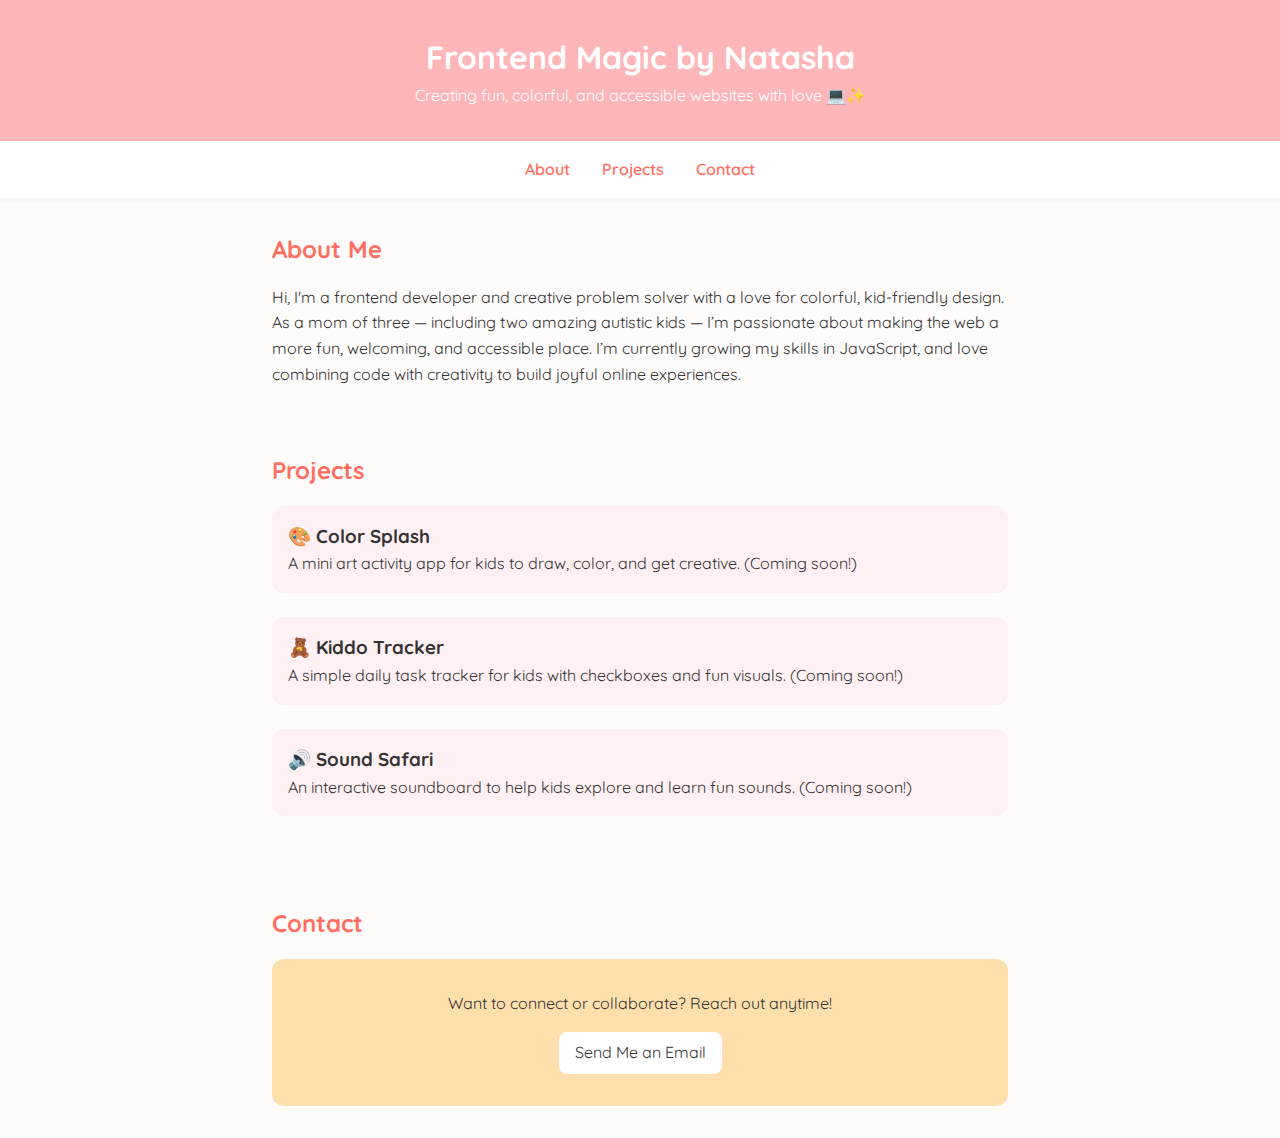
==== index.html @ 66400182 "Add files via upload" ====
<!DOCTYPE html>
<html lang="en">
<head>
  <meta charset="UTF-8" />
  <meta name="viewport" content="width=device-width, initial-scale=1.0" />
  <title>Frontend Magic</title>
  <link href="https://fonts.googleapis.com/css2?family=Quicksand:wght@400;600&display=swap" rel="stylesheet">
  <style>
    * {
      box-sizing: border-box;
      margin: 0;
      padding: 0;
      font-family: 'Quicksand', sans-serif;
    }

    body {
      background: #fefcfb;
      color: #333;
      line-height: 1.6;
    }

    header {
      background: #ffb6b9;
      color: white;
      padding: 2rem;
      text-align: center;
    }

    nav {
      display: flex;
      justify-content: center;
      gap: 2rem;
      background: #fff;
      padding: 1rem;
      box-shadow: 0 2px 4px rgba(0,0,0,0.05);
    }

    nav a {
      color: #ff6f61;
      text-decoration: none;
      font-weight: 600;
    }

    section {
      padding: 2rem;
      max-width: 800px;
      margin: 0 auto;
    }

    h2 {
      color: #ff6f61;
      margin-bottom: 1rem;
    }

    .project {
      background: #fff0f3;
      padding: 1rem;
      margin-bottom: 1.5rem;
      border-radius: 12px;
    }

    .contact {
      background: #ffe0ac;
      padding: 2rem;
      border-radius: 12px;
      text-align: center;
    }

    .contact a {
      display: inline-block;
      margin-top: 1rem;
      color: #333;
      text-decoration: none;
      background: #fff;
      padding: 0.5rem 1rem;
      border-radius: 8px;
    }
  </style>
</head>
<body>
  <header>
    <h1>Frontend Magic by Natasha</h1>
    <p>Creating fun, colorful, and accessible websites with love 💻✨</p>
  </header>

  <nav>
    <a href="#about">About</a>
    <a href="#projects">Projects</a>
    <a href="#contact">Contact</a>
  </nav>

  <section id="about">
    <h2>About Me</h2>
    <p>Hi, I'm a frontend developer and creative problem solver with a love for colorful, kid-friendly design. As a mom of three — including two amazing autistic kids — I’m passionate about making the web a more fun, welcoming, and accessible place. I’m currently growing my skills in JavaScript, and love combining code with creativity to build joyful online experiences.</p>
  </section>

  <section id="projects">
    <h2>Projects</h2>
    <div class="project">
      <h3>🎨 Color Splash</h3>
      <p>A mini art activity app for kids to draw, color, and get creative. (Coming soon!)</p>
    </div>
    <div class="project">
      <h3>🧸 Kiddo Tracker</h3>
      <p>A simple daily task tracker for kids with checkboxes and fun visuals. (Coming soon!)</p>
    </div>
    <div class="project">
      <h3>🔊 Sound Safari</h3>
      <p>An interactive soundboard to help kids explore and learn fun sounds. (Coming soon!)</p>
    </div>
  </section>

  <section id="contact">
    <h2>Contact</h2>
    <div class="contact">
      <p>Want to connect or collaborate? Reach out anytime!</p>
      <a href="NatashaR.codes@gmail.com">Send Me an Email</a>
    </div>
  </section>
</body>
</html>
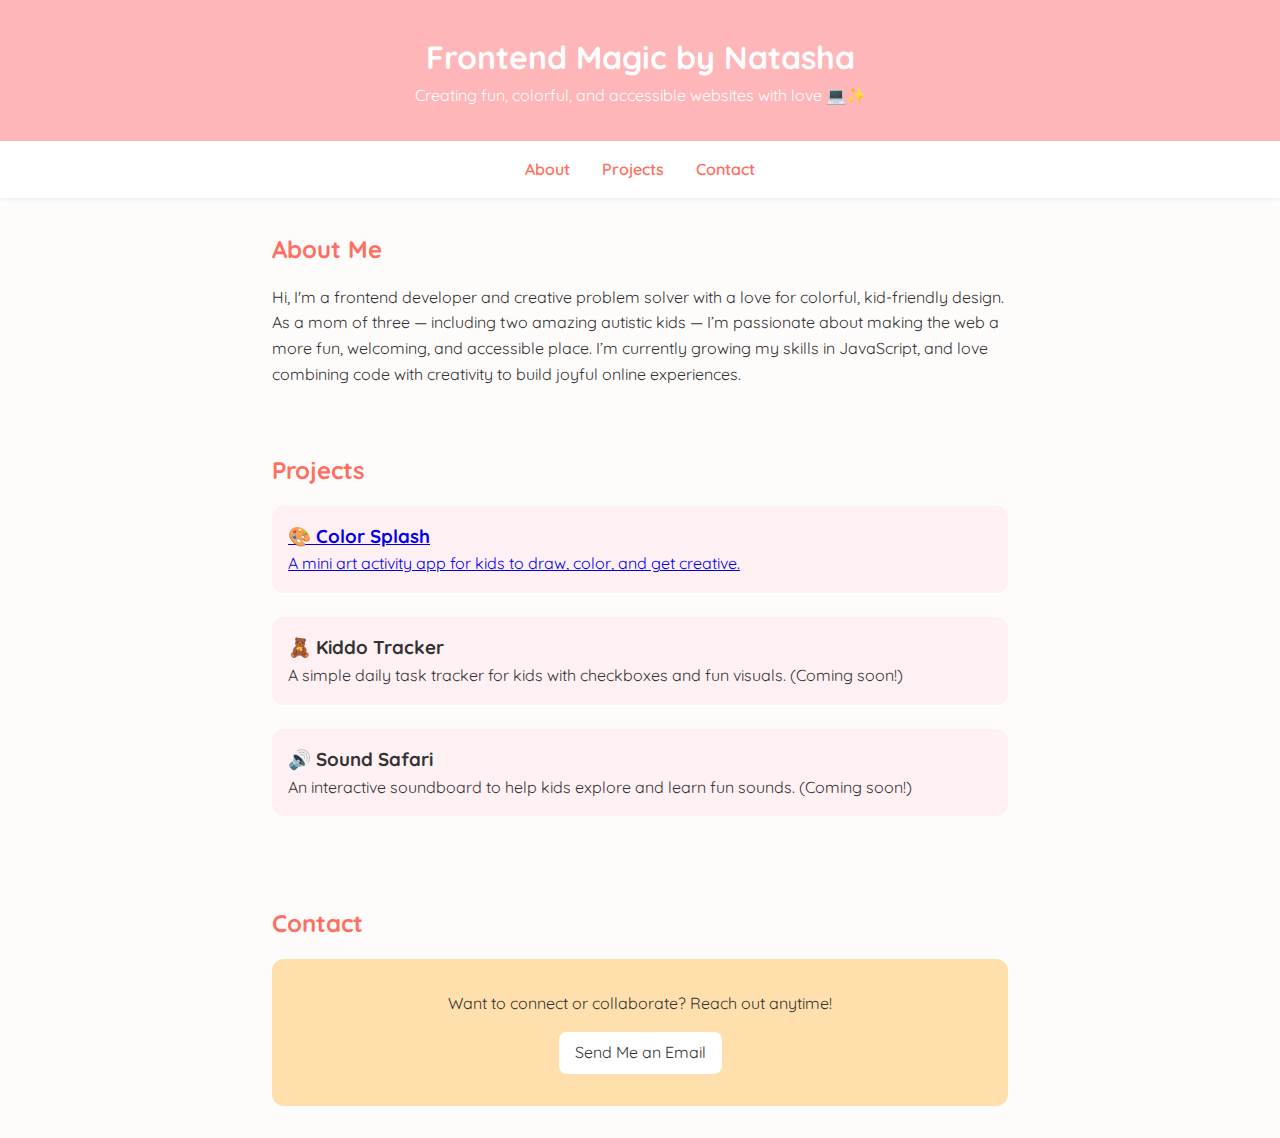
==== commit 1d6d77b9: "added color slash link" ====
--- a/index.html
+++ b/index.html
@@ -97,8 +97,10 @@
   <section id="projects">
     <h2>Projects</h2>
     <div class="project">
-      <h3>🎨 Color Splash</h3>
-      <p>A mini art activity app for kids to draw, color, and get creative. (Coming soon!)</p>
+      <a href="color-splash.html" target="_blank">
+        <h3>🎨 Color Splash</h3>
+        <p>A mini art activity app for kids to draw, color, and get creative.</p>
+      </a>
     </div>
     <div class="project">
       <h3>🧸 Kiddo Tracker</h3>
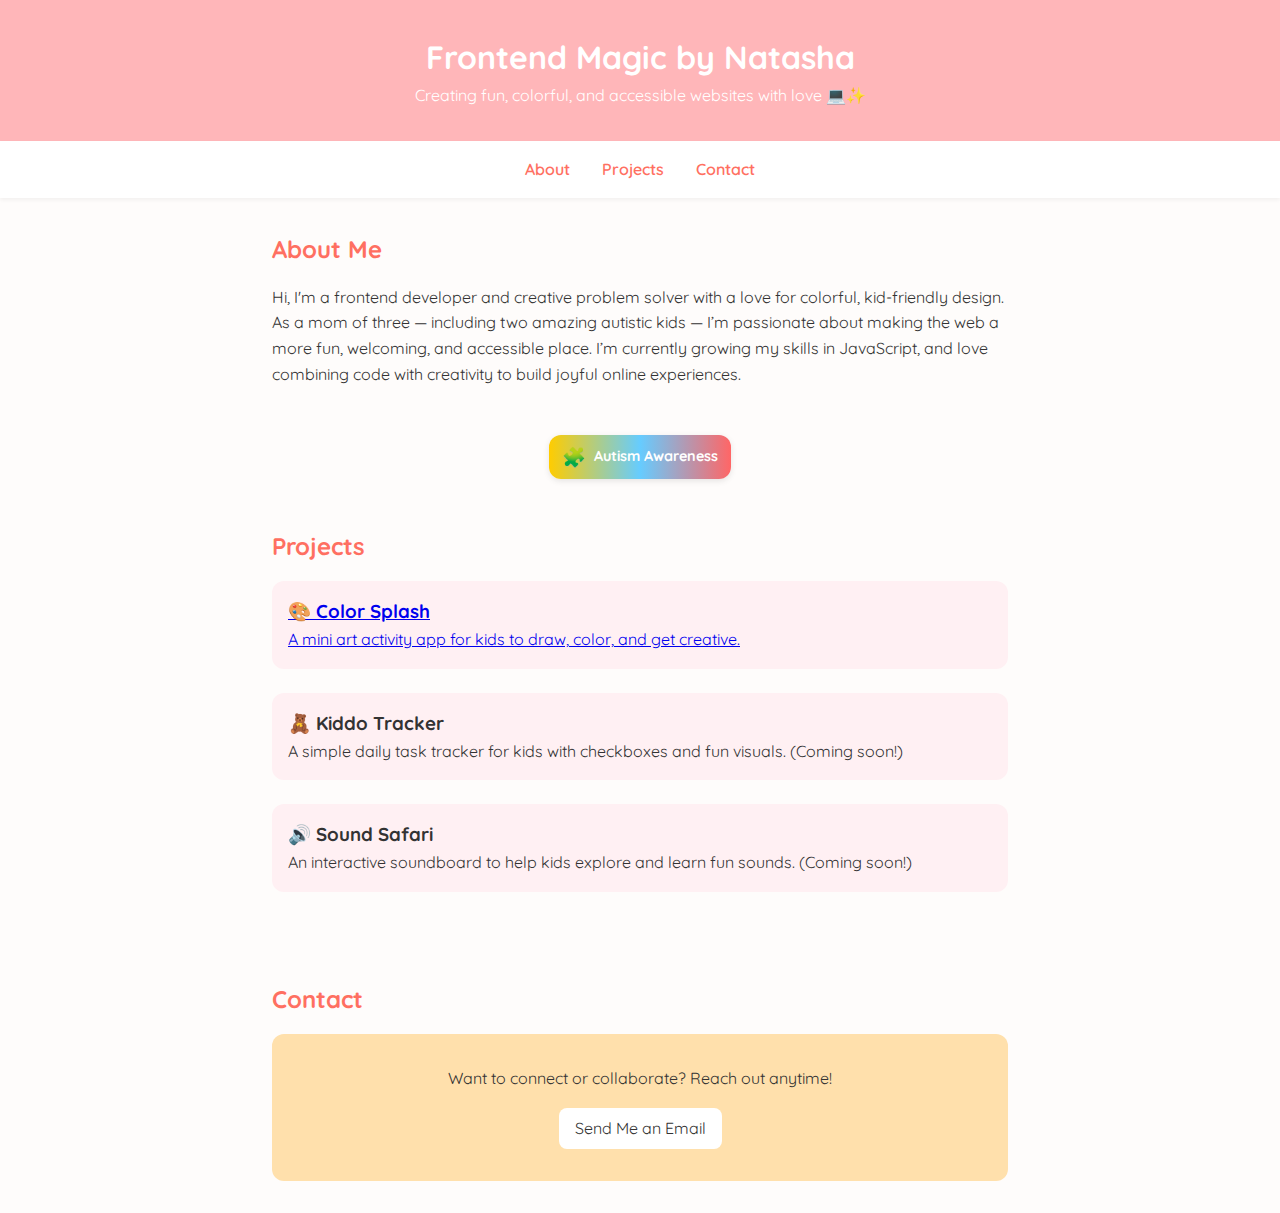
==== commit 95be42d1: "add austism banner" ====
--- a/index.html
+++ b/index.html
@@ -5,77 +5,8 @@
   <meta name="viewport" content="width=device-width, initial-scale=1.0" />
   <title>Frontend Magic</title>
   <link href="https://fonts.googleapis.com/css2?family=Quicksand:wght@400;600&display=swap" rel="stylesheet">
-  <style>
-    * {
-      box-sizing: border-box;
-      margin: 0;
-      padding: 0;
-      font-family: 'Quicksand', sans-serif;
-    }
-
-    body {
-      background: #fefcfb;
-      color: #333;
-      line-height: 1.6;
-    }
-
-    header {
-      background: #ffb6b9;
-      color: white;
-      padding: 2rem;
-      text-align: center;
-    }
-
-    nav {
-      display: flex;
-      justify-content: center;
-      gap: 2rem;
-      background: #fff;
-      padding: 1rem;
-      box-shadow: 0 2px 4px rgba(0,0,0,0.05);
-    }
-
-    nav a {
-      color: #ff6f61;
-      text-decoration: none;
-      font-weight: 600;
-    }
-
-    section {
-      padding: 2rem;
-      max-width: 800px;
-      margin: 0 auto;
-    }
-
-    h2 {
-      color: #ff6f61;
-      margin-bottom: 1rem;
-    }
-
-    .project {
-      background: #fff0f3;
-      padding: 1rem;
-      margin-bottom: 1.5rem;
-      border-radius: 12px;
-    }
-
-    .contact {
-      background: #ffe0ac;
-      padding: 2rem;
-      border-radius: 12px;
-      text-align: center;
-    }
-
-    .contact a {
-      display: inline-block;
-      margin-top: 1rem;
-      color: #333;
-      text-decoration: none;
-      background: #fff;
-      padding: 0.5rem 1rem;
-      border-radius: 8px;
-    }
-  </style>
+  <link rel="stylesheet" href="index.css">
+ 
 </head>
 <body>
   <header>
@@ -93,6 +24,14 @@
     <h2>About Me</h2>
     <p>Hi, I'm a frontend developer and creative problem solver with a love for colorful, kid-friendly design. As a mom of three — including two amazing autistic kids — I’m passionate about making the web a more fun, welcoming, and accessible place. I’m currently growing my skills in JavaScript, and love combining code with creativity to build joyful online experiences.</p>
   </section>
+
+  <h4>
+    <div style="display: flex; justify-content: center;">
+      <div class="autism-badge">
+        <span class="puzzle">🧩</span> Autism Awareness
+      </div>
+    </div>       
+  </h4>
 
   <section id="projects">
     <h2>Projects</h2>
--- a/index.css
+++ b/index.css
@@ -0,0 +1,90 @@
+* {
+    box-sizing: border-box;
+    margin: 0;
+    padding: 0;
+    font-family: 'Quicksand', sans-serif;
+  }
+
+  body {
+    background: #fefcfb;
+    color: #333;
+    line-height: 1.6;
+  }
+
+  header {
+    background: #ffb6b9;
+    color: white;
+    padding: 2rem;
+    text-align: center;
+  }
+
+  nav {
+    display: flex;
+    justify-content: center;
+    gap: 2rem;
+    background: #fff;
+    padding: 1rem;
+    box-shadow: 0 2px 4px rgba(0,0,0,0.05);
+  }
+
+  nav a {
+    color: #ff6f61;
+    text-decoration: none;
+    font-weight: 600;
+  }
+
+  section {
+    padding: 2rem;
+    max-width: 800px;
+    margin: 0 auto;
+  }
+
+  
+  h2 {
+    color: #ff6f61;
+    margin-bottom: 1rem;
+  }
+
+  .project {
+    background: #fff0f3;
+    padding: 1rem;
+    margin-bottom: 1.5rem;
+    border-radius: 12px;
+  }
+
+  .contact {
+    background: #ffe0ac;
+    padding: 2rem;
+    border-radius: 12px;
+    text-align: center;
+  }
+
+  .contact a {
+    display: inline-block;
+    margin-top: 1rem;
+    color: #333;
+    text-decoration: none;
+    background: #fff;
+    padding: 0.5rem 1rem;
+    border-radius: 8px;
+  }
+
+  .autism-badge {
+    display: inline-flex;
+    align-items: center;
+    background: linear-gradient(90deg, #ffcc00, #66ccff, #ff6666);
+    padding: 0.4rem 0.8rem;
+    border-radius: 12px;
+    font-weight: bold;
+    color: #fff;
+    font-size: 0.9rem;
+    margin: 1rem auto; /* centers it horizontally */
+    box-shadow: 0 2px 6px rgba(0,0,0,0.1);
+    gap: 0.5rem;
+    text-align: center;
+    justify-content: center;
+  }
+  
+  .autism-badge .puzzle {
+    font-size: 1.2rem;
+  }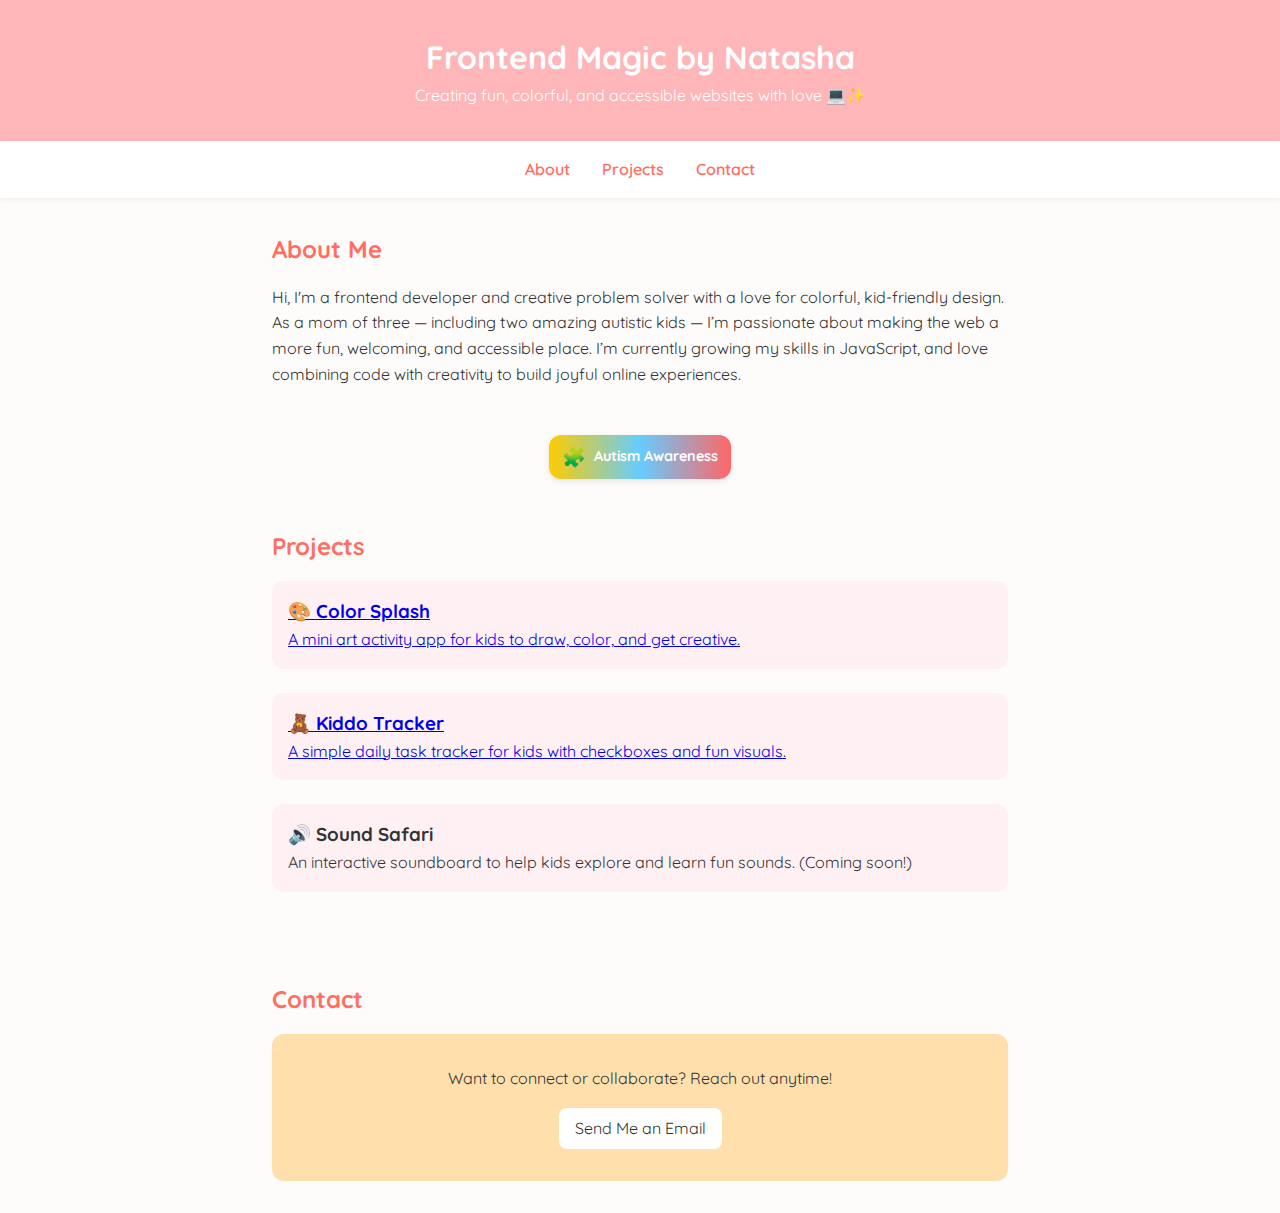
==== commit cb9674fa: "kiddo tracker" ====
--- a/index.html
+++ b/index.html
@@ -42,8 +42,10 @@
       </a>
     </div>
     <div class="project">
-      <h3>🧸 Kiddo Tracker</h3>
-      <p>A simple daily task tracker for kids with checkboxes and fun visuals. (Coming soon!)</p>
+      <a href="kiddo-tracker.html" target="_blank">
+        <h3>🧸 Kiddo Tracker</h3>
+        <p>A simple daily task tracker for kids with checkboxes and fun visuals.</p>
+      </a>
     </div>
     <div class="project">
       <h3>🔊 Sound Safari</h3>
